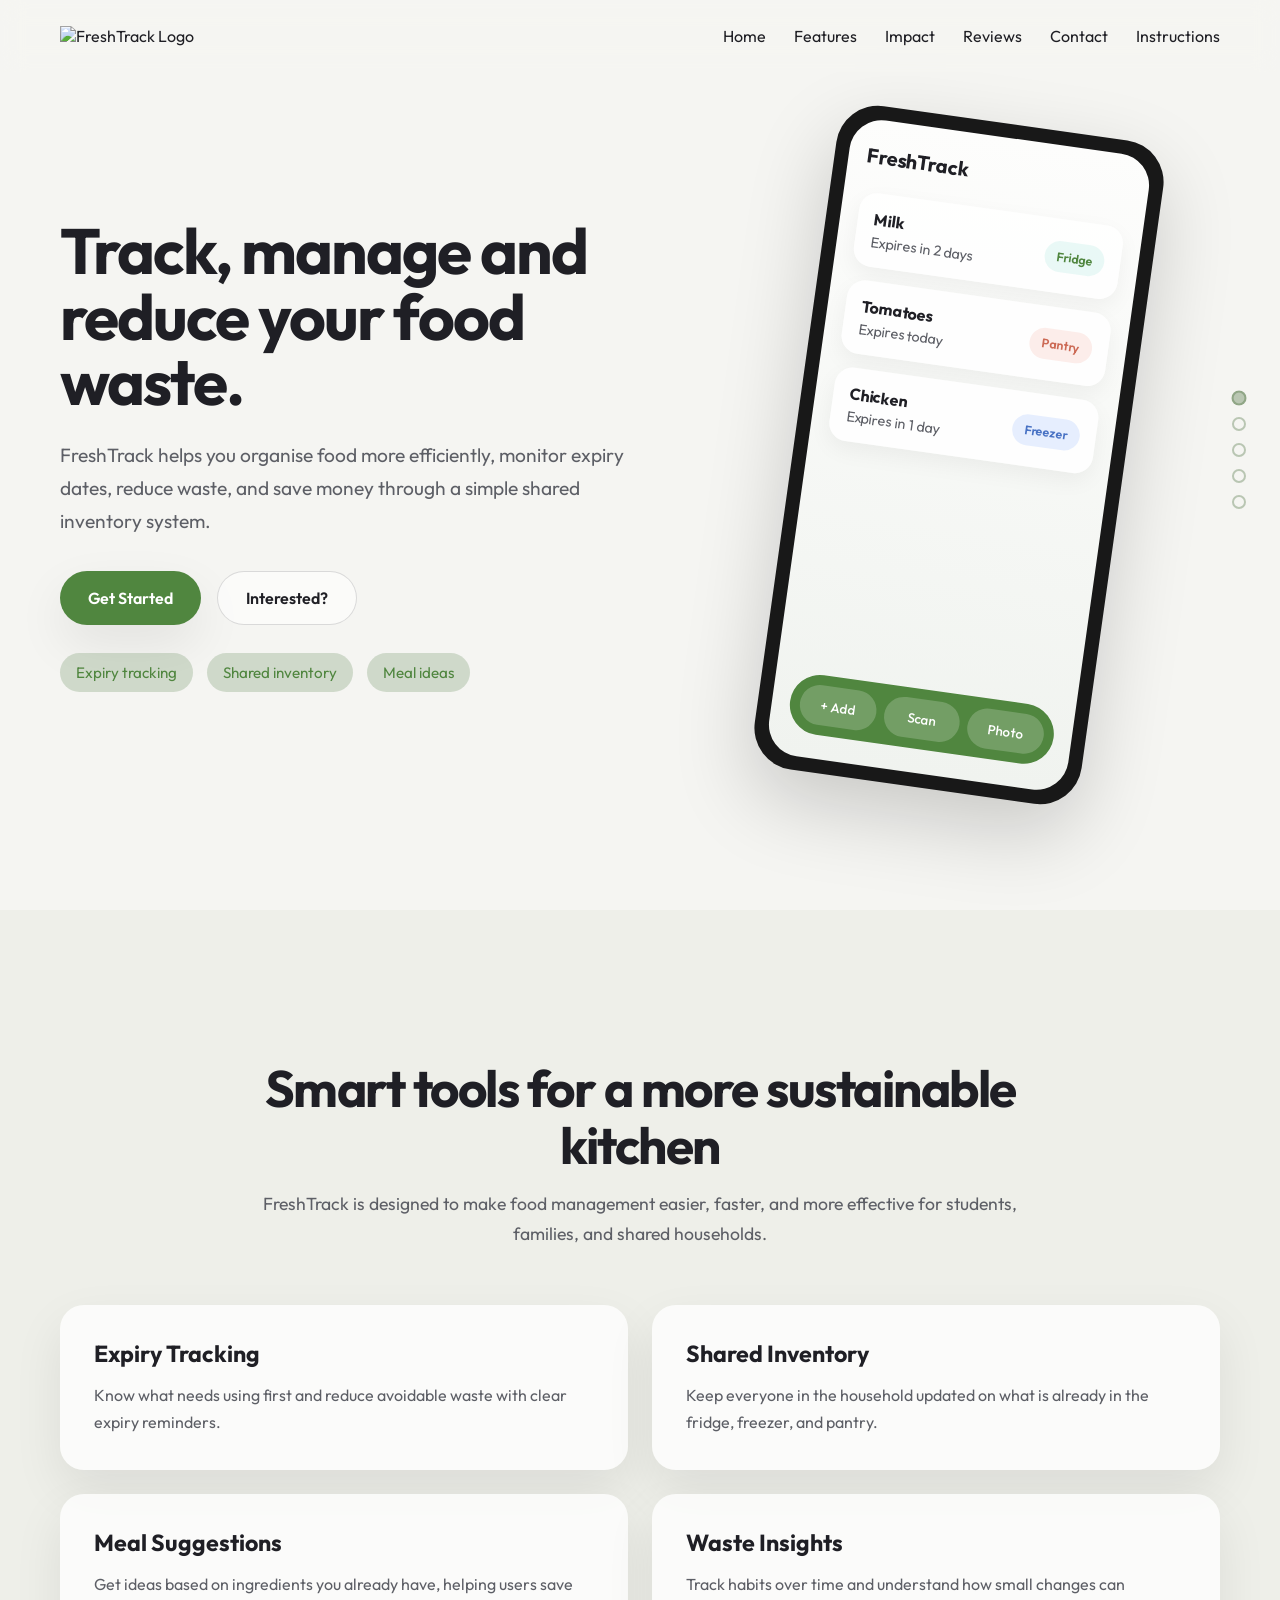
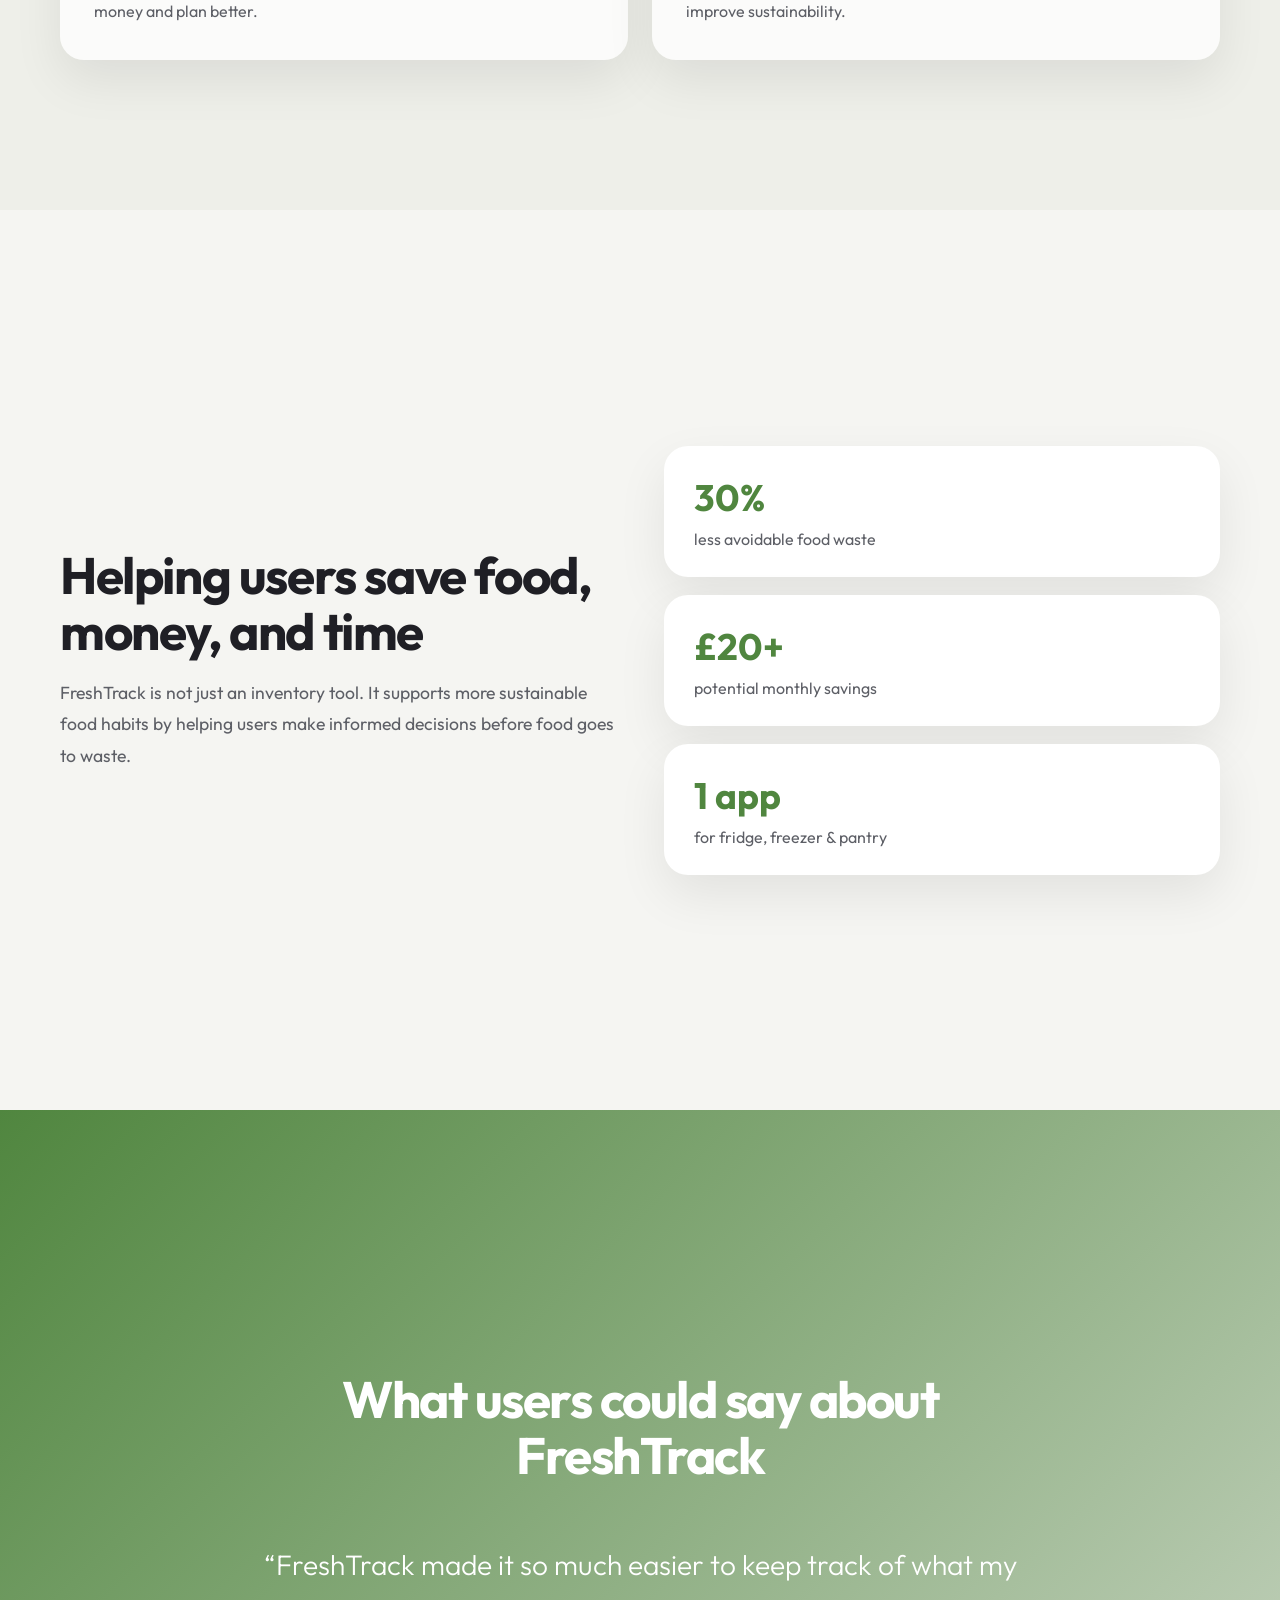
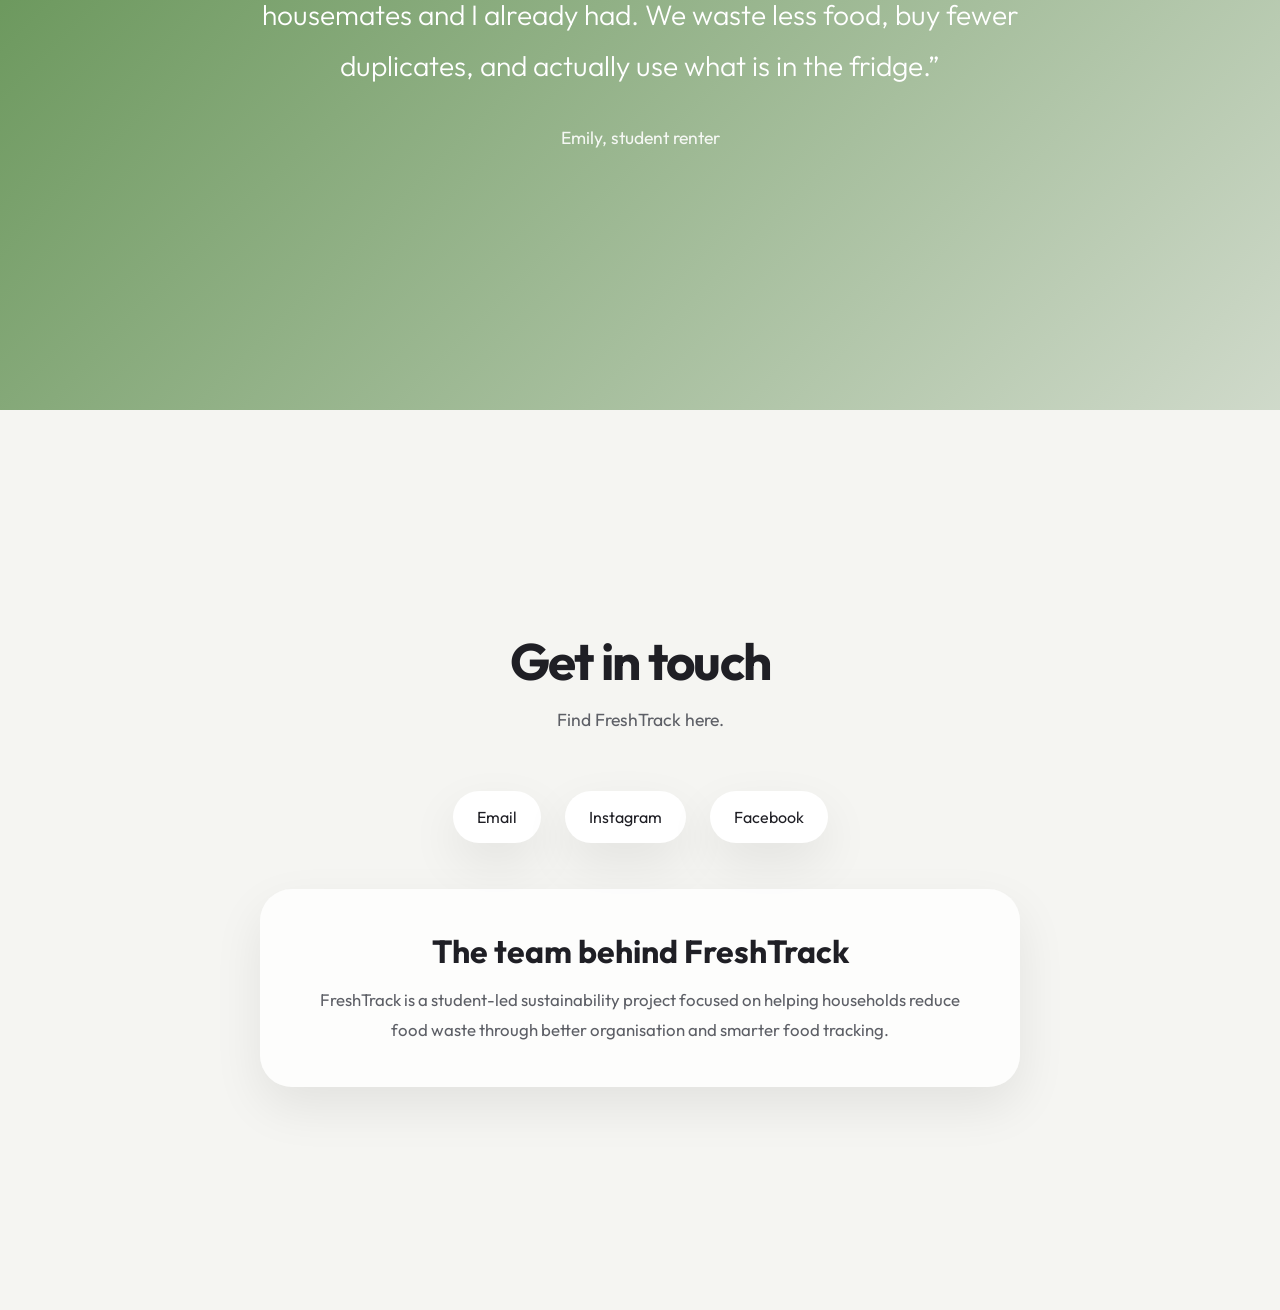
==== index.html @ 1b903ab5 "Add files via upload" ====
<!DOCTYPE html>
<html lang="en">
<head>
  <meta charset="UTF-8" />
  <meta name="viewport" content="width=device-width, initial-scale=1.0" />
 

  <link rel="preconnect" href="https://fonts.googleapis.com">
  <link rel="preconnect" href="https://fonts.gstatic.com" crossorigin>
  <link href="https://fonts.googleapis.com/css2?family=Outfit:wght@300;400;500;600;700&display=swap" rel="stylesheet">
  <link href="https://fonts.googleapis.com/css2?family=Playfair+Display:wght@400;500;600;700&display=swap" rel="stylesheet">

  <link rel="stylesheet" href="style.css" />
</head>
<body>



  <!-- dots -->
  <div class="section-dots">
    <a href="#main" class="dot active"></a>
    <a href="#features" class="dot"></a>
    <a href="#impact" class="dot"></a>
    <a href="#reviews" class="dot"></a>
    <a href="#contact" class="dot"></a>
  </div>

  <header class="header">
    <a href="index.html" class="logo">
      <img src="images/freshtrack-logo.png" alt="FreshTrack Logo">
    </a>
    <nav class="nav">
      <a href="#main">Home</a>
      <a href="#features">Features</a>
      <a href="#impact">Impact</a>
      <a href="#reviews">Reviews</a>
      <a href="#contact">Contact</a>
      <a href="instructions.html">Instructions</a>
    </nav>
  </header>

  <main>
    <!-- main-->
    <section id="main" class="section main">
      <div class="container main-grid">
        <div class="main-text reveal">
          <h1>Track, manage and reduce your food waste.</h1>
          <p>
            FreshTrack helps you organise food more efficiently, monitor expiry dates,
            reduce waste, and save money through a simple shared inventory system.
          </p>

          <div class="main-buttons">
            <a href="instructions.html" class="btn primary">Get Started</a>
            <a href="https://docs.google.com/forms/d/e/1FAIpQLSd_di5cZATixuG1DWl66NtVrQ-YKwkuhHLiQULhgQvUmHwI0Q/viewform" class="btn secondary">Interested?</a>
          </div>

          <div class="main-points">
            <span>Expiry tracking</span>
            <span>Shared inventory</span>
            <span>Meal ideas</span>
          </div>
        </div>

        <div class="main-visual reveal delay-1">
          <div class="phone-mockup">
            <div class="phone-screen">
              <div class="app-top">FreshTrack</div>

              <div class="food-card">
                <div>
                  <h4>Milk</h4>
                  <p>Expires in 2 days</p>
                </div>
                <span class="tag fridge">Fridge</span>
              </div>

              <div class="food-card">
                <div>
                  <h4>Tomatoes</h4>
                  <p>Expires today</p>
                </div>
                <span class="tag pantry">Pantry</span>
              </div>

              <div class="food-card">
                <div>
                  <h4>Chicken</h4>
                  <p>Expires in 1 day</p>
                </div>
                <span class="tag freezer">Freezer</span>
              </div>

              <div class="scan-bar">
                <button>+ Add</button>
                <button>Scan</button>
                <button>Photo</button>
              </div>
            </div>
          </div>
        </div>
      </div>
    </section>

    <!-- web feauters -->
    <section id="features" class="section features">
      <div class="container">
        <div class="section-heading reveal">
          <h2>Smart tools for a more sustainable kitchen</h2>
          <p>
            FreshTrack is designed to make food management easier, faster, and more effective
            for students, families, and shared households.
          </p>
        </div>

        <div class="feature-grid">
          <article class="feature-card reveal">
            <h3>Expiry Tracking</h3>
            <p>Know what needs using first and reduce avoidable waste with clear expiry reminders.</p>
          </article>

          <article class="feature-card reveal delay-1">
            <h3>Shared Inventory</h3>
            <p>Keep everyone in the household updated on what is already in the fridge, freezer, and pantry.</p>
          </article>

          <article class="feature-card reveal delay-2">
            <h3>Meal Suggestions</h3>
            <p>Get ideas based on ingredients you already have, helping users save money and plan better.</p>
          </article>

          <article class="feature-card reveal delay-3">
            <h3>Waste Insights</h3>
            <p>Track habits over time and understand how small changes can improve sustainability.</p>
          </article>
        </div>
      </div>
    </section>

    <!-- impact  -->
    <section id="impact" class="section impact">
      <div class="container impact-grid">
        <div class="impact-text reveal">
          <h2>Helping users save food, money, and time</h2>
          <p>
            FreshTrack is not just an inventory tool. It supports more sustainable food habits
            by helping users make informed decisions before food goes to waste.
          </p>
        </div>

        <div class="stats reveal delay-1">
          <div class="stat-card">
            <h3>30%</h3>
            <p>less avoidable food waste</p>
          </div>
          <div class="stat-card">
            <h3>£20+</h3>
            <p>potential monthly savings</p>
          </div>
          <div class="stat-card">
            <h3>1 app</h3>
            <p>for fridge, freezer & pantry</p>
          </div>
        </div>
      </div>
    </section>

    <!-- rewiev -->
    <section id="reviews" class="section reviews">
      <div class="container">
        <div class="section-heading light reveal">
          <h2>What users could say about FreshTrack</h2>
        </div>

        <div class="review-card reveal delay-1">
          <p>
            “FreshTrack made it so much easier to keep track of what my housemates and I already had.
            We waste less food, buy fewer duplicates, and actually use what is in the fridge.”
          </p>
          <h4>Emily, student renter</h4>
        </div>
      </div>
    </section>

    <!-- contact section  -->
    <section id="contact" class="section contact">
      <div class="container">
        <div class="section-heading reveal">
          <h2>Get in touch</h2>
          <p>Find FreshTrack here.</p>
        </div>

        <div class="contact-links reveal delay-1">
          <a href="#">Email</a>
          <a href="https://www.instagram.com/freshtrackerscanner/">Instagram</a>
          <a href="#">Facebook</a>
        </div>

        <div class="team-card reveal delay-2">
          <h3>The team behind FreshTrack</h3>
          <p>
            FreshTrack is a student-led sustainability project focused on helping households
            reduce food waste through better organisation and smarter food tracking.
          </p>
        </div>
      </div>
    </section>
  </main>

  <script src="script.js"></script>
</body>
</html>
---- style.css ----
:root {
  --bg: #f5f5f2;
  --bg-soft: #eeefe9;
  --text: #1f1f25;
  --muted: #5d5f66;
  --primary: #50863F;
  --primary-dark: #50863F;
  --accent: #375f2950;
  --white: #ffffff;
  --shadow: 0 20px 50px rgba(0, 0, 0, 0.08);
  --radius-xl: 32px;
  --radius-lg: 24px;
  --radius-md: 18px;
  --transition: 0.35s ease;
}

* {
  margin: 0;
  padding: 0;
  box-sizing: border-box;
}

html {
  scroll-behavior: smooth;
}

body {
  font-family: "Outfit", sans-serif;
  background: var(--bg);
  color: var(--text);
  overflow-x: hidden;
}

a {
  text-decoration: none;
  color: inherit;
}

.container {
  width: min(1180px, calc(100% - 120px));
  margin: 0 auto;
}

.section {
  min-height: 100vh;
  display: flex;
  align-items: center;
  padding: 120px 0;
}

/* header */
.header {
  position: fixed;
  top: 0;
  left: 0;
  width: 100%;
  padding: 26px 60px;
  display: flex;
  justify-content: space-between;
  align-items: center;
  z-index: 1000;
  background: rgba(245, 245, 242, 0.72);
  backdrop-filter: blur(12px);
}

.logo {
  display: flex;
  align-items: center;
}

.logo img {
  width: 160px;
  height: auto;
  object-fit: contain;
}

.nav {
  display: flex;
  gap: 28px;
}

.nav a {
  font-size: 1rem;
  color: var(--text);
  position: relative;
  transition: var(--transition);
}

.nav a::after {
  content: "";
  position: absolute;
  left: 0;
  bottom: -6px;
  width: 0;
  height: 2px;
  background: var(--primary);
  transition: var(--transition);
}

.nav a:hover::after {
  width: 100%;
}


/* dots  */
.section-dots {
  position: fixed;
  right: 34px;
  top: 50%;
  transform: translateY(-50%);
  z-index: 999;
  display: flex;
  flex-direction: column;
  gap: 12px;
}

.dot {
  width: 14px;
  height: 14px;
  border: 2px solid var(--accent);
  border-radius: 50%;
  transition: var(--transition);
}

.dot.active,
.dot:hover {
  background: var(--accent);
  transform: scale(1.08);
}

/* main */
.main-grid {
  display: grid;
  grid-template-columns: 1.05fr 0.95fr;
  gap: 60px;
  align-items: center;
}

.main-text h1 {
  font-size: clamp(3rem, 5vw, 5rem);
  line-height: 1.03;
  letter-spacing: -2px;
  margin-bottom: 24px;
}

.main-text p {
  font-size: 1.2rem;
  line-height: 1.7;
  color: var(--muted);
  max-width: 620px;
  margin-bottom: 34px;
}

.main-buttons {
  display: flex;
  flex-wrap: wrap;
  gap: 16px;
  margin-bottom: 28px;
}

.btn {
  padding: 16px 28px;
  border-radius: 999px;
  font-weight: 600;
  transition: var(--transition);
  display: inline-flex;
  align-items: center;
  justify-content: center;
}

.btn.primary {
  background: var(--primary-dark);
  color: white;
  box-shadow: var(--shadow);
}

.btn.primary:hover {
  transform: translateY(-3px);
  background: var(--primary);
}

.btn.secondary {
  border: 1.5px solid rgba(31, 31, 37, 0.15);
  background: rgba(255,255,255,0.55);
}

.btn.secondary:hover {
  transform: translateY(-3px);
  border-color: var(--primary-dark);
}

.main-points {
  display: flex;
  flex-wrap: wrap;
  gap: 14px;
}

.main-points span {
  padding: 10px 16px;
  background:#7E9E7450;
  border-radius: 999px;
  font-size: 0.95rem;
  color: var(--primary-dark);
}

/* phone */
.main-visual {
  display: flex;
  justify-content: center;
}

.phone-mockup {
  width: 330px;
  height: 670px;
  border-radius: 42px;
  background: #181818;
  padding: 14px;
  box-shadow: 0 30px 80px rgba(0, 0, 0, 0.18);
  transform: rotate(8deg);
  transition: transform 0.5s ease;
}

.phone-mockup:hover {
  transform: rotate(4deg) translateY(-10px);
}

.phone-screen {
  width: 100%;
  height: 100%;
  background: linear-gradient(180deg, #fdfdfc 0%, #f0f3ef 100%);
  border-radius: 32px;
  padding: 24px 18px;
  overflow: hidden;
  display: flex;
  flex-direction: column;
  gap: 14px;
}

.app-top {
  font-size: 1.25rem;
  font-weight: 700;
  margin-bottom: 10px;
}

.food-card {
  background: rgba(255,255,255,0.88);
  border-radius: 18px;
  padding: 16px;
  box-shadow: 0 8px 22px rgba(0,0,0,0.05);
  display: flex;
  justify-content: space-between;
  gap: 12px;
  align-items: center;
}

.food-card h4 {
  font-size: 1rem;
  margin-bottom: 4px;
}

.food-card p {
  font-size: 0.9rem;
  color: var(--muted);
}

.tag {
  padding: 8px 12px;
  border-radius: 999px;
  font-size: 0.78rem;
  font-weight: 600;
}

.fridge {
  background: rgba(87, 200, 190, 0.12);
  color: var(--primary-dark);
}

.pantry {
  background: rgba(240, 138, 116, 0.14);
  color: #cc6a55;
}

.freezer {
  background: rgba(60, 125, 255, 0.12);
  color: #4872c4;
}

.scan-bar {
  margin-top: auto;
  background: var(--primary);
  border-radius: 999px;
  padding: 10px;
  display: grid;
  grid-template-columns: repeat(3, 1fr);
  gap: 8px;
}

.scan-bar button {
  border: none;
  background: rgba(255,255,255,0.2);
  color: white;
  padding: 12px 0;
  border-radius: 999px;
  cursor: pointer;
  font-family: inherit;
  font-weight: 500;
  transition: var(--transition);
}

.scan-bar button:hover {
  background: rgba(255,255,255,0.32);
}

/* headings sections */
.section-heading {
  max-width: 760px;
  margin: 0 auto 56px;
  text-align: center;
}

.section-heading h2 {
  font-size: clamp(2.2rem, 4vw, 3.6rem);
  line-height: 1.1;
  letter-spacing: -1.5px;
  margin-bottom: 16px;
}

.section-heading p {
  font-size: 1.1rem;
  line-height: 1.7;
  color: var(--muted);
}

.section-heading.light h2,
.section-heading.light p {
  color: white;
}

/* feature */
.features {
  background: var(--bg-soft);
}

.feature-grid {
  display: grid;
  grid-template-columns: repeat(2, 1fr);
  gap: 24px;
}

.feature-card {
  background: rgba(255,255,255,0.78);
  padding: 34px;
  border-radius: var(--radius-lg);
  box-shadow: var(--shadow);
  transition: var(--transition);
}

.feature-card:hover {
  transform: translateY(-8px);
}

.feature-card h3 {
  font-size: 1.45rem;
  margin-bottom: 14px;
}

.feature-card p {
  color: var(--muted);
  line-height: 1.7;
  font-size: 1rem;
}


.impact-grid {
  display: grid;
  grid-template-columns: 1fr 1fr;
  gap: 48px;
  align-items: center;
}

.impact-text h2 {
  font-size: clamp(2.2rem, 4vw, 3.4rem);
  line-height: 1.08;
  margin-bottom: 18px;
  letter-spacing: -1.4px;
}

.impact-text p {
  color: var(--muted);
  font-size: 1.1rem;
  line-height: 1.8;
}

.stats {
  display: grid;
  gap: 18px;
}

.stat-card {
  background: white;
  padding: 28px 30px;
  border-radius: var(--radius-lg);
  box-shadow: var(--shadow);
}

.stat-card h3 {
  font-size: 2.3rem;
  color: var(--primary-dark);
  margin-bottom: 8px;
}

.stat-card p {
  color: var(--muted);
  font-size: 1rem;
}

/* review */
.reviews {
  background: linear-gradient(135deg, #50863F 0%, #7E9E7450 100%);
}

.review-card {
  max-width: 850px;
  margin: 0 auto;
  text-align: center;
  color: white;
}

.review-card p {
  font-size: clamp(1.4rem, 2.2vw, 2rem);
  line-height: 1.8;
  font-weight: 300;
  margin-bottom: 34px;
}

.review-card h4 {
  font-size: 1.1rem;
  font-weight: 400;
  opacity: 0.9;
}

/* contact page */
.contact-links {
  display: flex;
  justify-content: center;
  gap: 24px;
  flex-wrap: wrap;
  margin-bottom: 46px;
}

.contact-links a {
  padding: 16px 24px;
  background: white;
  border-radius: 999px;
  box-shadow: var(--shadow);
  transition: var(--transition);
}

.contact-links a:hover {
  transform: translateY(-4px);
  color: var(--primary-dark);
}

.team-card {
  max-width: 760px;
  margin: 0 auto;
  background: rgba(255,255,255,0.8);
  border-radius: var(--radius-xl);
  padding: 42px;
  text-align: center;
  box-shadow: var(--shadow);
}

.team-card h3 {
  font-size: 2rem;
  margin-bottom: 14px;
}

.team-card p {
  color: var(--muted);
  line-height: 1.8;
  font-size: 1.05rem;
}

/* reveal */
.reveal {
  opacity: 0;
  transform: translateY(50px);
  transition: opacity 0.9s ease, transform 0.9s ease;
}

.reveal.visible {
  opacity: 1;
  transform: translateY(0);
}

.delay-1 { transition-delay: 0.12s; }
.delay-2 { transition-delay: 0.24s; }
.delay-3 { transition-delay: 0.36s; }

/* instruction page (separete page) */
.instructions-page {
  background: linear-gradient(180deg, var(--bg) 0%, var(--bg-soft) 100%);
  padding-top: 160px;
}

.instructions-page .section-heading h1 {
  font-size: clamp(3rem, 5vw, 5rem);
  line-height: 1.05;
  letter-spacing: -2px;
  margin-bottom: 20px;
}

.instruction-grid {
  display: grid;
  grid-template-columns: repeat(3, 1fr);
  gap: 24px;
  margin-top: 50px;
}

.instruction-card {
  background: rgba(255, 255, 255, 0.82);
  border-radius: var(--radius-lg);
  padding: 34px;
  box-shadow: var(--shadow);
  transition: var(--transition);
}

.instruction-card:hover {
  transform: translateY(-8px);
}

.instruction-card span {
  display: inline-flex;
  width: 46px;
  height: 46px;
  align-items: center;
  justify-content: center;
  border-radius: 50%;
  background: var(--primary-dark);
  color: white;
  font-weight: 700;
  margin-bottom: 22px;
}

.instruction-card h3 {
  font-size: 1.4rem;
  margin-bottom: 14px;
}

.instruction-card p {
  color: var(--muted);
  line-height: 1.7;
  font-size: 1rem;
}

.instruction-cta {
  margin: 70px auto 0;
  max-width: 780px;
  text-align: center;
  background: white;
  border-radius: var(--radius-xl);
  padding: 46px;
  box-shadow: var(--shadow);
}

.instruction-cta h2 {
  font-size: clamp(2rem, 4vw, 3rem);
  margin-bottom: 16px;
}

.instruction-cta p {
  color: var(--muted);
  line-height: 1.7;
  margin-bottom: 28px;
}

@media (max-width: 1000px) {
  .instruction-grid {
    grid-template-columns: repeat(2, 1fr);
  }
}

@media (max-width: 700px) {
  .instruction-grid {
    grid-template-columns: 1fr;
  }

  .instructions-page {
    padding-top: 180px;
  }

  .instruction-cta {
    padding: 32px;
  }
}

/* RESPONSIVE */
@media (max-width: 1100px) {
  .impact-grid {
    grid-template-columns: 1fr;
  }

  .hero-visual {
    margin-top: 20px;
  }

  .phone-mockup {
    transform: rotate(0deg);
  }

  .feature-grid {
    grid-template-columns: 1fr;
  }
}

@media (max-width: 820px) {
  .container {
    width: min(100% - 40px, 1180px);
  }

  .header {
    padding: 20px 22px;
    flex-direction: column;
    gap: 14px;
  }

  .nav {
    flex-wrap: wrap;
    justify-content: center;
    gap: 16px;
  }

  .social-bar,
  .section-dots {
    display: none;
  }

  .section {
    min-height: auto;
    padding: 120px 0 90px;
  }

  .hero-text h1 {
    font-size: 2.8rem;
  }

  .phone-mockup {
    width: 280px;
    height: 575px;
  }

  .team-card,
  .feature-card,
  .stat-card {
    padding: 28px;
  }
}
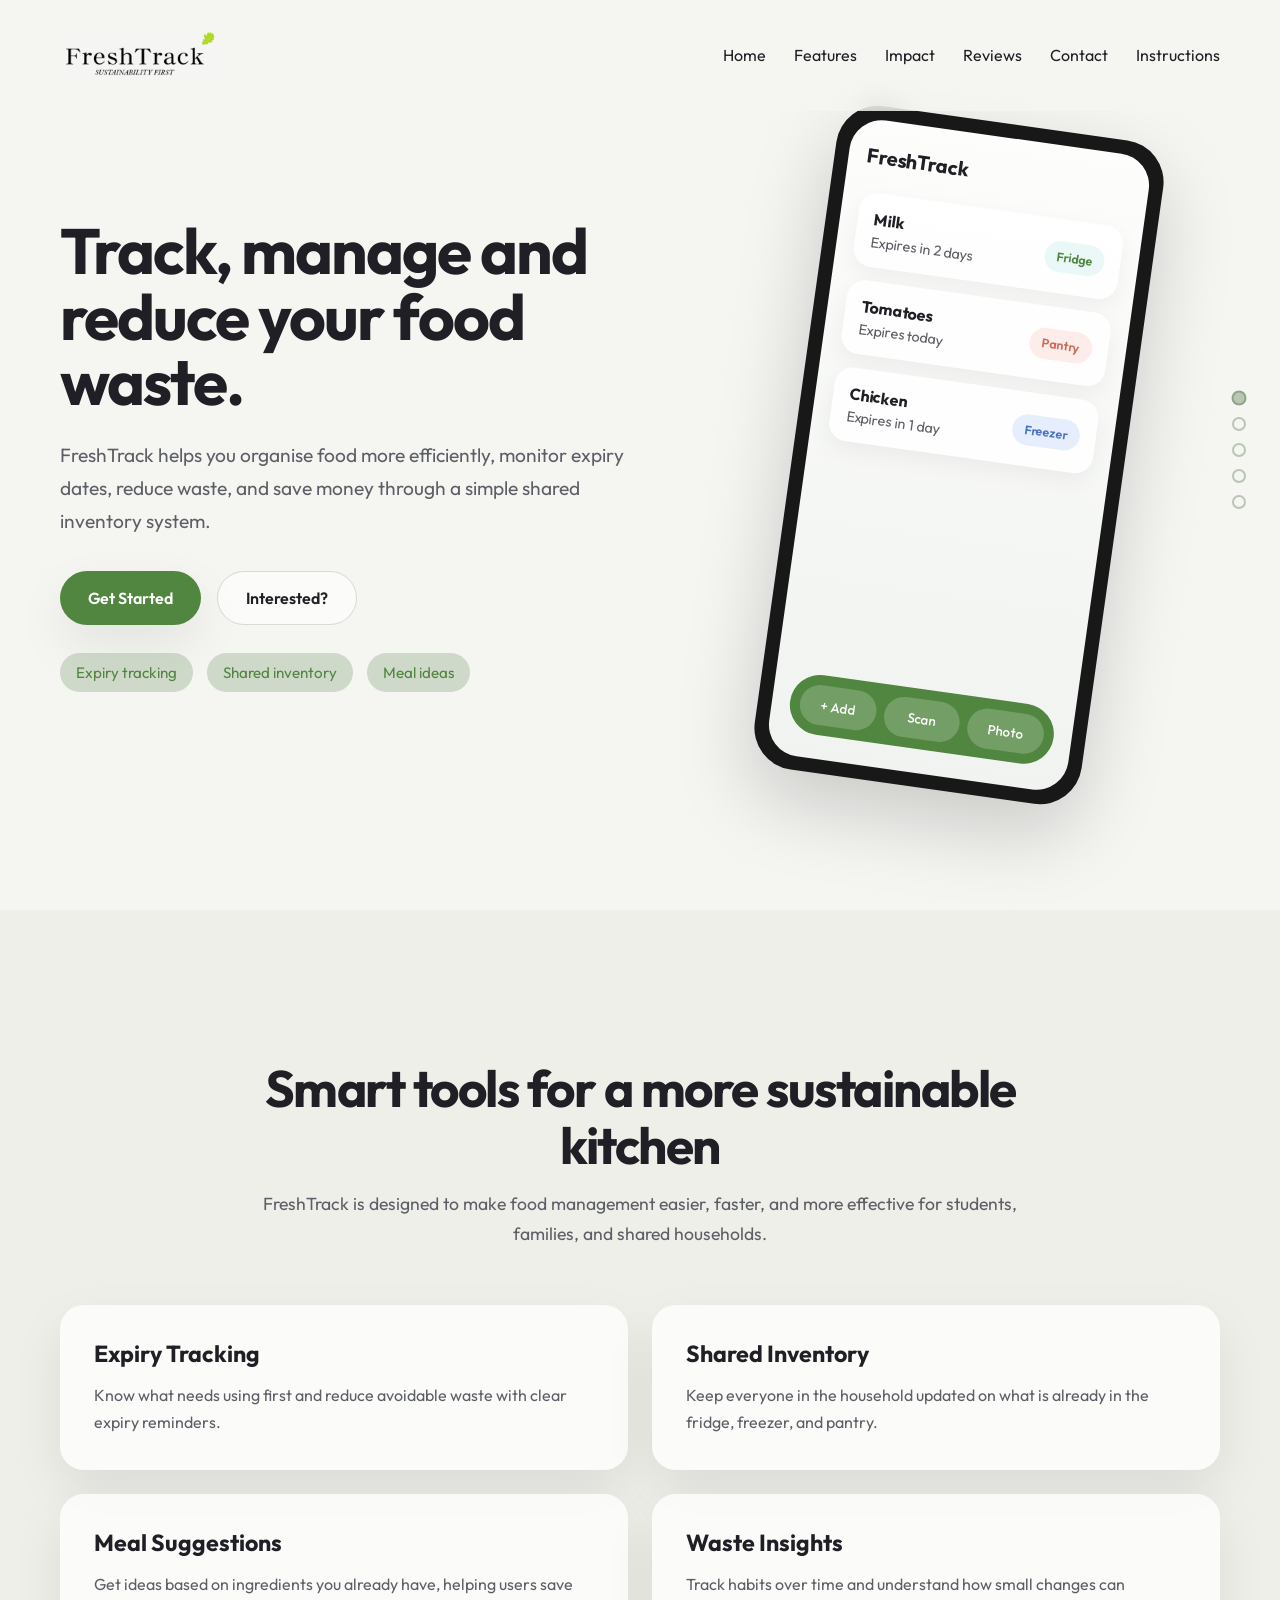
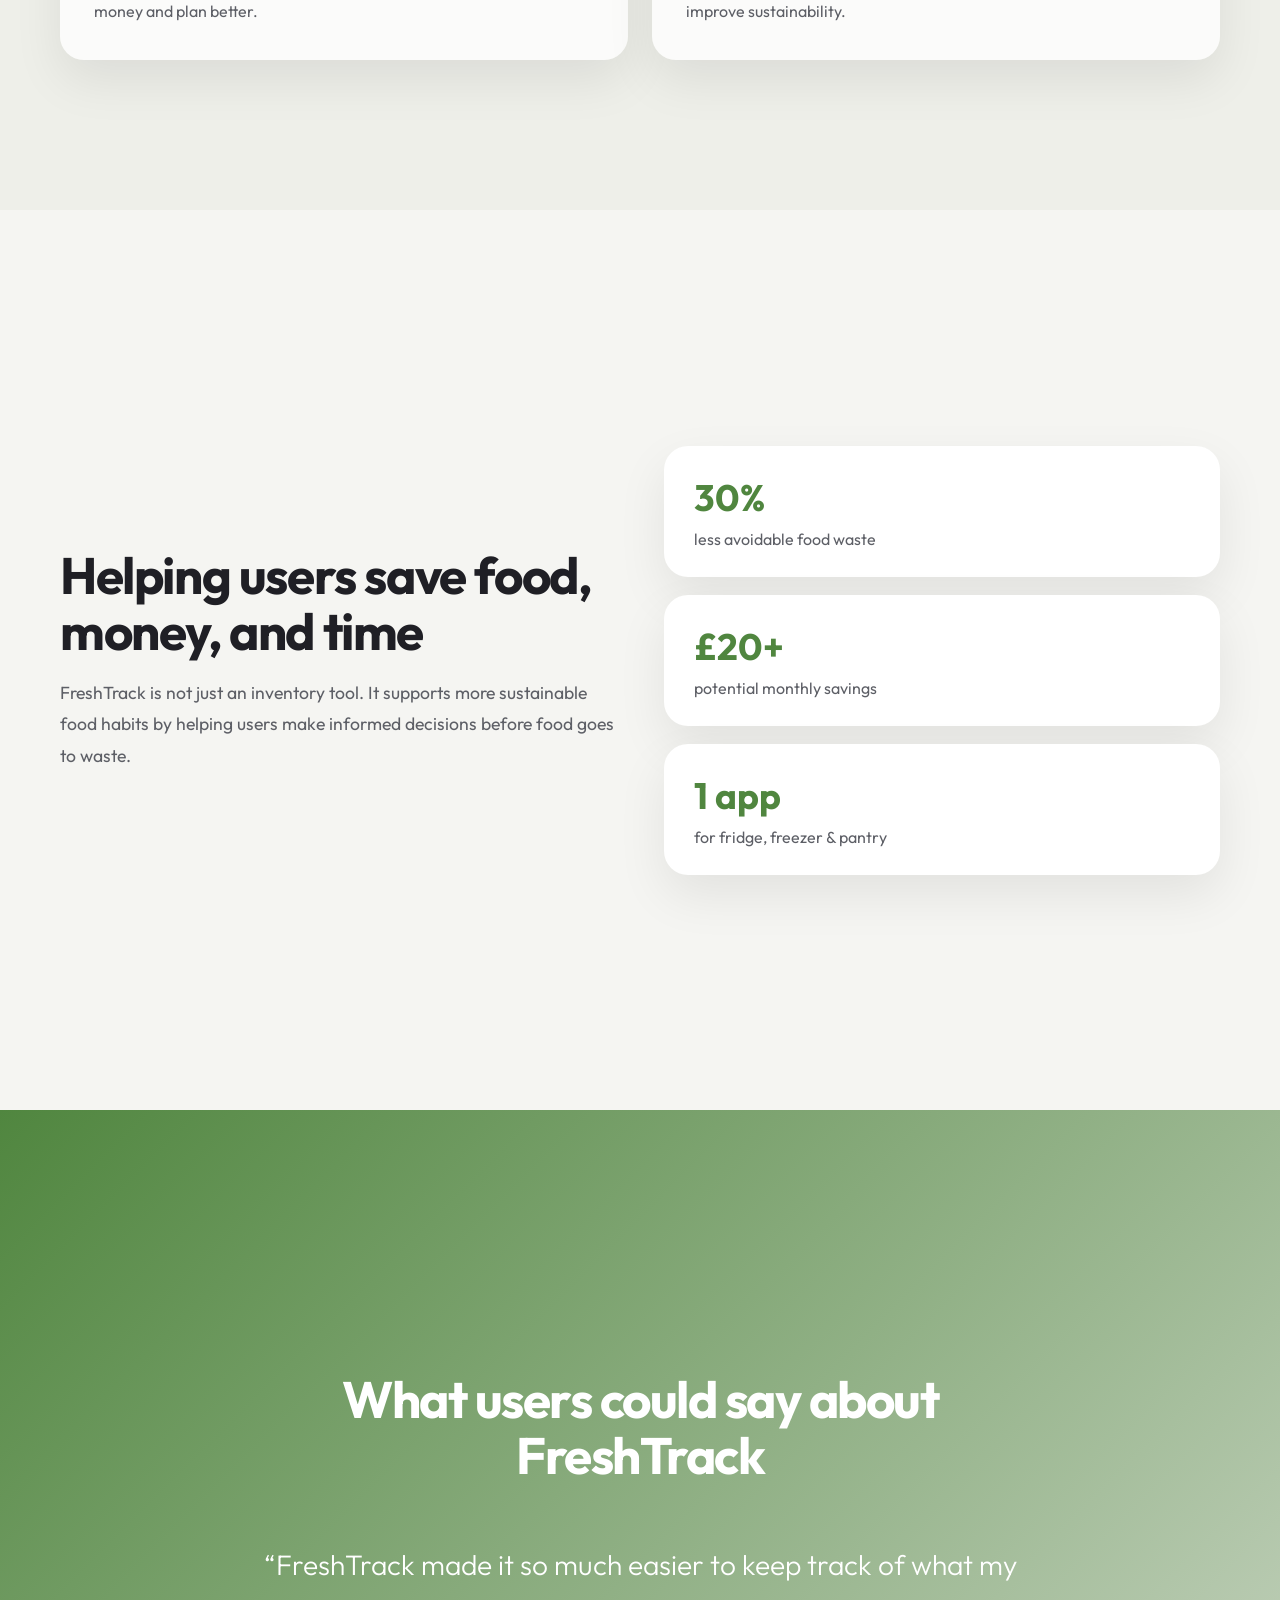
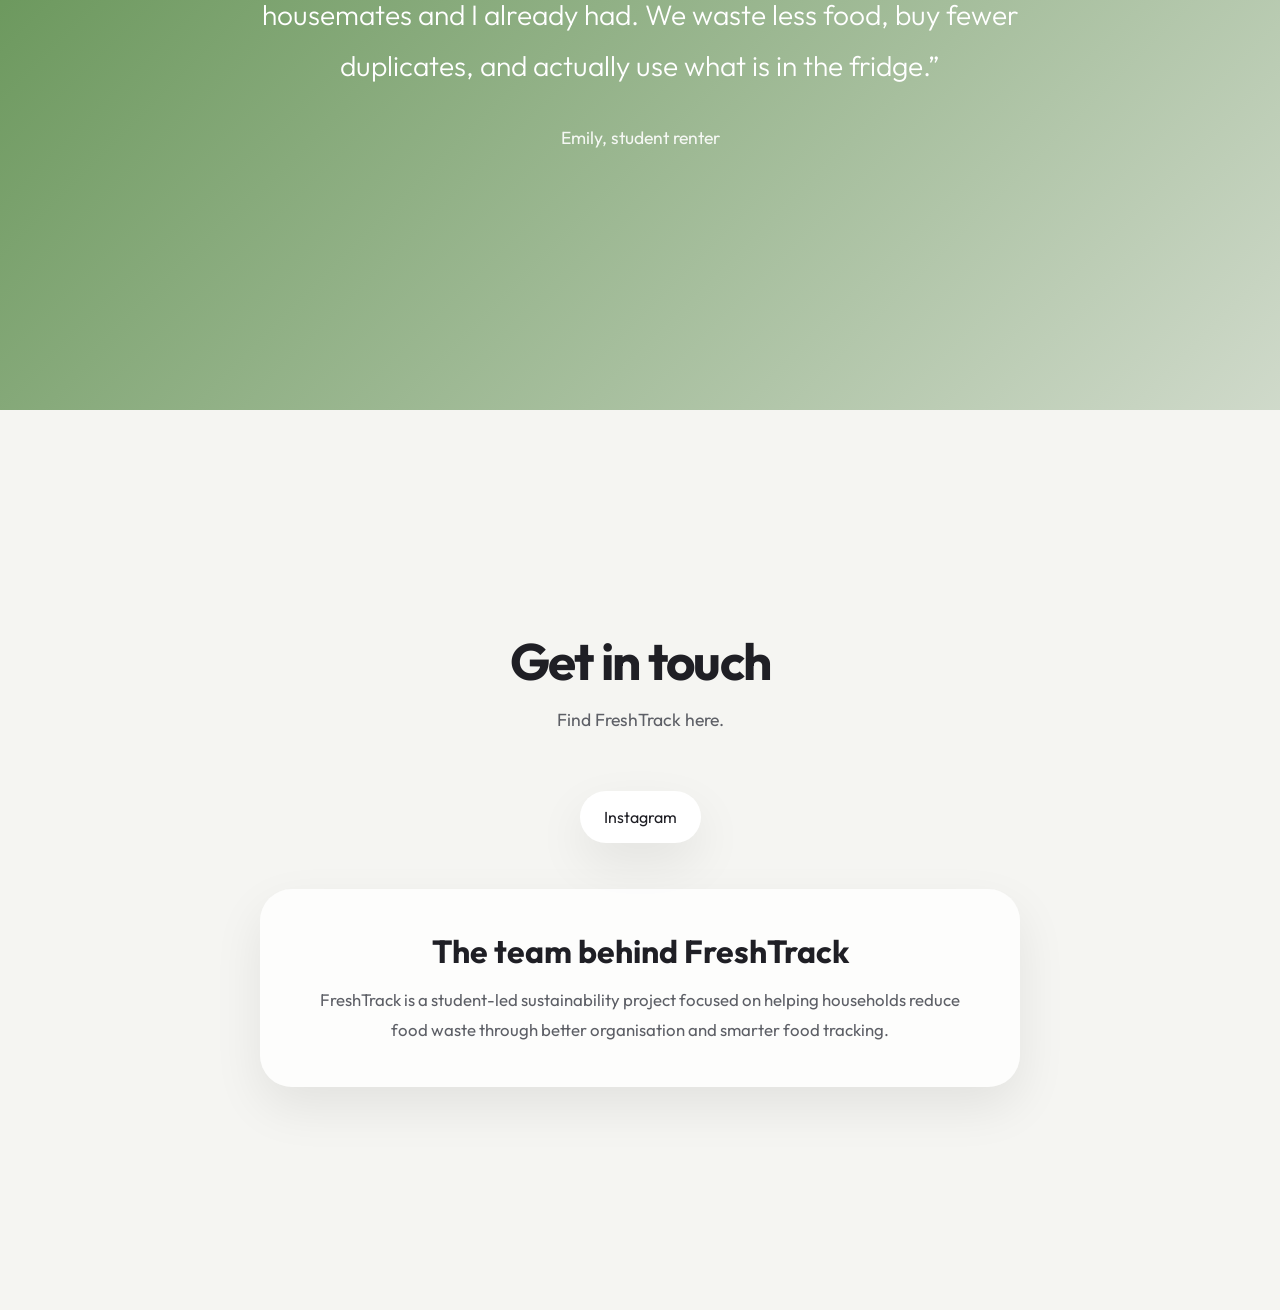
==== commit 6a765d67: "Add files via upload" ====
--- a/index.html
+++ b/index.html
@@ -191,9 +191,7 @@
         </div>
 
         <div class="contact-links reveal delay-1">
-          <a href="#">Email</a>
           <a href="https://www.instagram.com/freshtrackerscanner/">Instagram</a>
-          <a href="#">Facebook</a>
         </div>
 
         <div class="team-card reveal delay-2">
